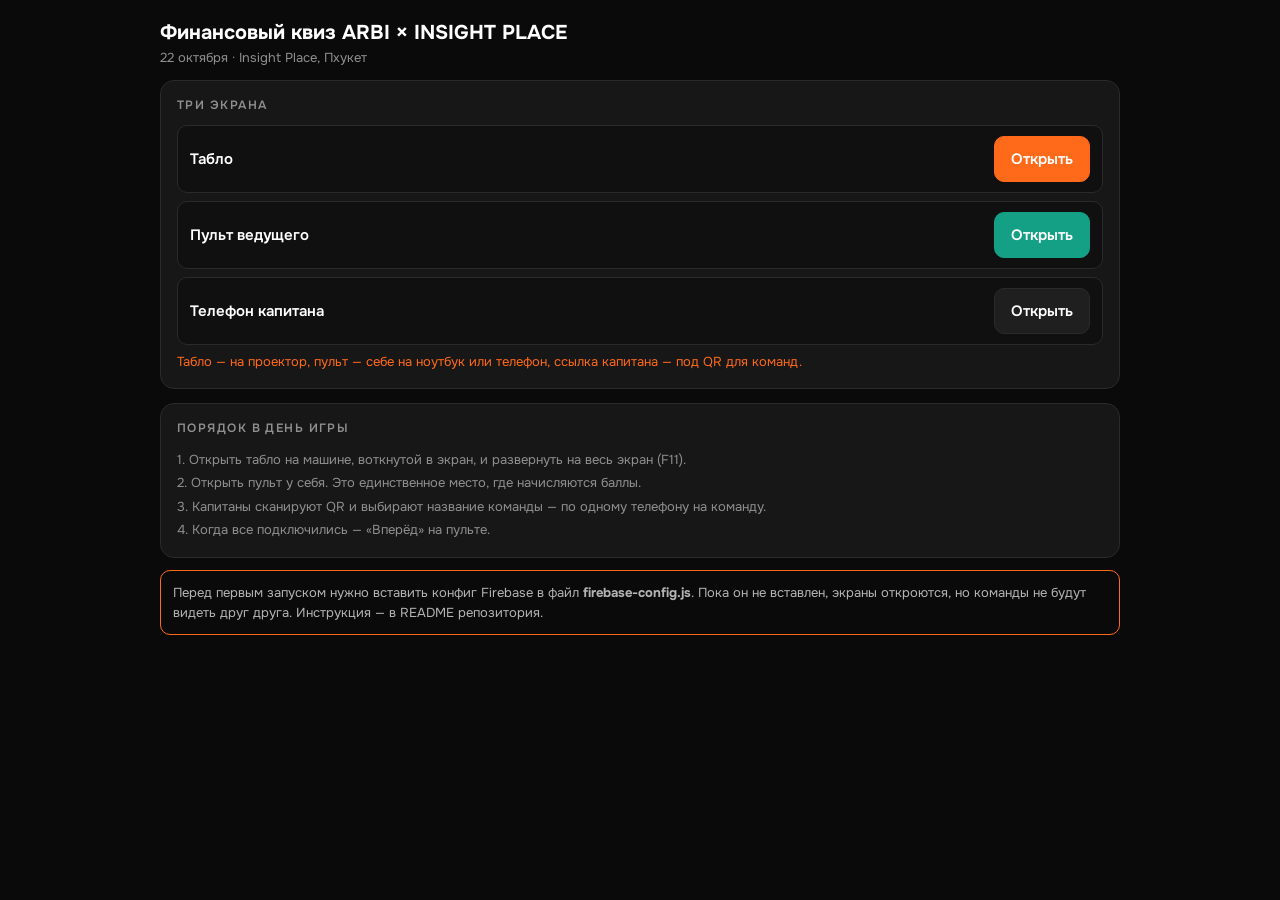
==== index.html @ d76fdf0c "Add files via upload" ====
<!doctype html>
<html lang="ru">
<head>
<meta charset="utf-8">
<meta name="viewport" content="width=device-width, initial-scale=1">
<title>Финансовый квиз ARBI × INSIGHT PLACE</title>
<link rel="stylesheet" href="./styles.css">
</head>
<body>
<div class="pad">
  <h1>Финансовый квиз ARBI × INSIGHT PLACE</h1>
  <div class="muted">22 октября · Insight Place, Пхукет</div>

  <div class="panel">
    <h2>ТРИ ЭКРАНА</h2>
    <div class="tlist">
      <div class="trow">
        <div class="nm">Табло</div>
        <a class="btn primary" href="./board.html" style="text-decoration:none">Открыть</a>
      </div>
      <div class="trow">
        <div class="nm">Пульт ведущего</div>
        <a class="btn teal" href="./control.html" style="text-decoration:none">Открыть</a>
      </div>
      <div class="trow">
        <div class="nm">Телефон капитана</div>
        <a class="btn" href="./play.html" style="text-decoration:none">Открыть</a>
      </div>
    </div>
    <div class="hint">
      Табло — на проектор, пульт — себе на ноутбук или телефон, ссылка капитана — под QR для команд.
    </div>
  </div>

  <div class="panel">
    <h2>ПОРЯДОК В ДЕНЬ ИГРЫ</h2>
    <div class="muted" style="line-height:1.8">
      1. Открыть табло на машине, воткнутой в экран, и развернуть на весь экран (F11).<br>
      2. Открыть пульт у себя. Это единственное место, где начисляются баллы.<br>
      3. Капитаны сканируют QR и выбирают название команды — по одному телефону на команду.<br>
      4. Когда все подключились — «Вперёд» на пульте.
    </div>
  </div>

  <div class="warnbox">
    Перед первым запуском нужно вставить конфиг Firebase в файл <b>firebase-config.js</b>.
    Пока он не вставлен, экраны откроются, но команды не будут видеть друг друга.
    Инструкция — в README репозитория.
  </div>
</div>
</body>
</html>
---- styles.css ----
@import url('https://fonts.googleapis.com/css2?family=Onest:wght@400;500;600;700&family=Playfair+Display:wght@700;900&display=swap');

:root {
  --bg: #0A0A0A;
  --card: #171717;
  --card-dim: #121212;
  --line: #2A2A2A;
  --line-soft: #1F1F1F;
  --orange: #FF6A1A;
  --orange-soft: #FF8443;
  --teal: #13A085;
  --teal-bg: #101F1B;
  --text: #FFFFFF;
  --text-2: #B4B4B4;
  --dim: #8F8F8F;
  --dim-2: #6A6A6A;
  --danger: #E8412F;
}

* { box-sizing: border-box; }

body {
  margin: 0;
  background: var(--bg);
  color: var(--text);
  font-family: 'Onest', system-ui, -apple-system, sans-serif;
  -webkit-font-smoothing: antialiased;
}

.serif { font-family: 'Playfair Display', Georgia, serif; font-weight: 900; }

button { font-family: inherit; cursor: pointer; }
button:disabled { cursor: not-allowed; opacity: .4; }

/* ============================ ТАБЛО ============================ */

body.board { overflow: hidden; }

.board-root {
  font-size: min(1.25vw, 2.222vh);
  width: 100vw;
  height: 100vh;
  padding: 2.125rem 3rem 1.625rem;
  display: flex;
  flex-direction: column;
  gap: 1.25rem;
}

.bhead { display: flex; align-items: center; gap: .875rem; flex-shrink: 0; }
.blogo {
  width: 2.125rem; height: 2.125rem; border-radius: 50%; background: var(--teal);
  display: flex; align-items: center; justify-content: center;
  font-size: 1.0625rem; font-weight: 700;
}
.bbrand { font-size: 1.3125rem; font-weight: 700; letter-spacing: .02em; }
.bx { font-size: .9375rem; color: #5A5A5A; }
.bins { font-size: 1.25rem; font-weight: 700; line-height: 1; }
.bsub { font-size: .5625rem; color: #7A7A7A; letter-spacing: .14em; }
.bctx { font-size: .75rem; color: var(--dim); letter-spacing: .14em; }
.grow { flex-grow: 1; }

.bbar { height: .3125rem; border-radius: 999px; background: #1C1C1C; overflow: hidden; flex-shrink: 0; }
.bbar > i { display: block; height: 100%; border-radius: 999px; background: var(--orange); transition: width .25s linear; }
.bbar.warn > i { background: var(--danger); }

.bfoot {
  border-top: 1px solid var(--line-soft); padding-top: .875rem;
  display: flex; align-items: center; gap: 3.625rem; flex-shrink: 0;
}
.bfoot span { font-size: .6875rem; color: var(--dim-2); }
.bfoot .mid { font-size: .625rem; color: #4A4A4A; letter-spacing: .12em; }
.bfoot .right { font-size: .625rem; color: var(--dim-2); letter-spacing: .12em; }

.bbody { flex-grow: 1; display: flex; flex-direction: column; min-height: 0; }

.chip {
  padding: .625rem 1.25rem; border-radius: 999px; background: var(--card);
  border: 1px solid var(--line); font-size: .75rem; font-weight: 600; letter-spacing: .1em;
}
.chip.out { background: none; border: 1.5px solid var(--orange); color: var(--orange); padding: .6875rem 1.5rem; font-size: .8125rem; font-weight: 700; }

.qhead { display: flex; align-items: center; gap: 1.25rem; flex-shrink: 0; }
.pts { display: flex; align-items: baseline; gap: .375rem; }
.pts b { font-size: 1.1875rem; font-weight: 700; color: var(--orange); }
.pts span { font-size: .75rem; font-weight: 600; letter-spacing: .1em; color: #9A9A9A; }
.clock {
  min-width: 8rem; text-align: right; font-size: 3.375rem; font-weight: 700;
  line-height: 1; letter-spacing: -.02em; font-variant-numeric: tabular-nums;
}
.clock.warn { color: var(--danger); }

.qtext {
  margin: 0; font-size: 2.875rem; font-weight: 700; line-height: 1.22;
  letter-spacing: -.01em; flex-shrink: 0;
}
.qtext.small { font-size: 2.25rem; }

.opts { display: grid; grid-template-columns: repeat(2, minmax(0, 1fr)); gap: 1rem; flex-grow: 1; align-content: center; }
.opt {
  background: var(--card); border: 1px solid #262626; border-radius: 1rem;
  padding: 1.375rem 1.5rem; display: flex; align-items: center; gap: 1.125rem;
  transition: border-color .2s, background .2s;
}
.opt .letter {
  width: 2.625rem; height: 2.625rem; flex-shrink: 0; border-radius: 50%;
  background: #242424; display: flex; align-items: center; justify-content: center;
  font-size: 1.125rem; font-weight: 700; color: var(--orange);
}
.opt .body { font-size: 1.1875rem; line-height: 1.35; color: #EDEDED; }
.opt.right { border-color: var(--teal); background: var(--teal-bg); }
.opt.right .letter { background: var(--teal); color: #fff; }
.opt.faded { opacity: .35; }

.status { display: flex; align-items: center; gap: .625rem; flex-shrink: 0; flex-wrap: wrap; }
.status .lbl { font-size: .6875rem; font-weight: 600; letter-spacing: .14em; color: var(--dim-2); margin-right: .375rem; }
.tchip {
  display: flex; align-items: center; gap: .5rem; padding: .5rem .9375rem;
  border-radius: 999px; background: var(--card-dim); border: 1px dashed #2E2E2E;
}
.tchip i { width: .4375rem; height: .4375rem; border-radius: 50%; background: #2E2E2E; }
.tchip span { font-size: .875rem; font-weight: 500; color: #5A5A5A; }
.tchip.on { background: var(--teal-bg); border: 1px solid var(--teal); }
.tchip.on i { background: var(--teal); }
.tchip.on span { color: var(--text); font-weight: 600; }
.counter { font-size: .8125rem; font-weight: 600; letter-spacing: .06em; color: var(--teal); }

/* заставка раунда */
.rtitle { margin: 0; font-size: 5.25rem; line-height: 1; letter-spacing: -.01em; }
.rintro { margin: 0; font-size: 1.375rem; line-height: 1.45; color: var(--text-2); max-width: 54rem; }
.rstats { display: grid; grid-template-columns: repeat(4, minmax(0, 1fr)); gap: 1rem; }
.rstat { background: var(--card); border: 1px solid var(--line); border-radius: 1rem; padding: 1.5rem; }
.rstat b { display: block; font-size: 3rem; font-weight: 700; line-height: 1; }
.rstat span { display: block; margin-top: .75rem; font-size: .75rem; letter-spacing: .1em; color: var(--dim); }
.rnote { background: var(--orange); border-radius: 1rem; padding: 1.5rem; }
.rnote b { display: block; font-size: .8125rem; font-weight: 700; letter-spacing: .1em; margin-bottom: .5rem; }
.rnote span { font-size: .9375rem; line-height: 1.4; }

/* экран ответа */
.answer {
  border: 1.5px solid var(--teal); background: var(--teal-bg); border-radius: 1rem;
  padding: 1.5rem 1.75rem; display: flex; align-items: center; gap: 1.125rem; flex-shrink: 0;
}
.answer .letter {
  width: 3rem; height: 3rem; flex-shrink: 0; border-radius: 50%; background: var(--teal);
  display: flex; align-items: center; justify-content: center; font-size: 1.25rem; font-weight: 700;
}
.answer .body { font-size: 1.5rem; font-weight: 700; line-height: 1.3; }
.explain-lbl { font-size: .75rem; font-weight: 600; letter-spacing: .14em; color: var(--dim); }
.explain { margin: 0; font-size: 1.1875rem; line-height: 1.5; color: #D8D8D8; }
.source { font-size: .8125rem; font-style: italic; color: #5A5A5A; }

/* табло счёта */
.scores { display: flex; flex-direction: column; gap: .75rem; flex-grow: 1; justify-content: center; }
.srow {
  display: flex; align-items: center; gap: 1.25rem; background: var(--card);
  border: 1px solid var(--line); border-radius: 1rem; padding: 1.125rem 1.5rem;
}
.srow .pos { font-size: 1.5rem; font-weight: 700; color: var(--dim-2); min-width: 2.5rem; }
.srow .nm { font-size: 1.75rem; font-weight: 600; flex-grow: 1; }
.srow .dl { font-size: 1.25rem; font-weight: 600; }
.srow .dl.up { color: var(--teal); }
.srow .dl.down { color: var(--danger); }
.srow .sc { font-size: 2.25rem; font-weight: 700; min-width: 5rem; text-align: right; font-variant-numeric: tabular-nums; }
.srow.lead { border-color: var(--orange); }
.srow.lead .pos { color: var(--orange); }

/* лобби */
.lobby { display: flex; gap: 3.5rem; flex-grow: 1; align-items: center; }
.lobby-left { width: 41rem; display: flex; flex-direction: column; gap: 1.375rem; }
.lobby-title { margin: 0; font-size: 5.25rem; line-height: .96; letter-spacing: -.01em; }
.lobby-sub { margin: 0; font-size: 1.1875rem; line-height: 1.45; color: var(--text-2); max-width: 37.5rem; }
.lobby-right { flex-grow: 1; display: flex; flex-direction: column; gap: 1.125rem; }
.qr-card {
  background: var(--card); border: 1px solid var(--line); border-radius: 1.25rem;
  padding: 1.5rem; display: flex; flex-direction: column; align-items: center; gap: .875rem;
}
.qr-card canvas, .qr-card img { background: #fff; border-radius: .75rem; padding: .75rem; width: 11rem; height: 11rem; }
.qr-url { font-size: .875rem; font-weight: 600; letter-spacing: .02em; word-break: break-all; text-align: center; }
.join-card { background: var(--card); border: 1px solid var(--line); border-radius: 1.25rem; padding: 1.25rem 1.375rem; display: flex; flex-direction: column; gap: .75rem; }
.join-head { display: flex; align-items: baseline; gap: .5rem; }
.join-head .lbl { font-size: .6875rem; font-weight: 600; letter-spacing: .16em; color: var(--dim); }
.join-head b { font-size: 1.25rem; font-weight: 700; color: var(--teal); }
.join-head span { font-size: .75rem; color: var(--dim-2); }
.join-list { display: flex; flex-direction: column; gap: .4375rem; }
.join-row { display: flex; align-items: center; gap: .625rem; padding: .5625rem .8125rem; background: #101010; border: 1px solid var(--teal); border-radius: .625rem; }
.join-row i { width: .4375rem; height: .4375rem; border-radius: 50%; background: var(--teal); }
.join-row span { font-size: .9375rem; font-weight: 600; }
.join-row.empty { border: 1px dashed #2E2E2E; }
.join-row.empty i { background: #2E2E2E; }
.join-row.empty span { color: #5A5A5A; font-weight: 500; }

/* блок партнёра, реплика, финал */
.quote { display: flex; flex-direction: column; justify-content: center; flex-grow: 1; gap: 2rem; padding-left: 6rem; }
.quote-mark { font-size: 5rem; color: var(--orange); line-height: .6; font-family: 'Playfair Display', serif; }
.quote-text { margin: 0; font-size: 2.75rem; font-weight: 700; line-height: 1.4; max-width: 62rem; }
.pgrid { display: grid; grid-template-columns: repeat(2, minmax(0, 1fr)); gap: 1.125rem; flex-grow: 1; align-content: center; }
.pcard { background: var(--card); border: 1px solid var(--line); border-radius: 1rem; padding: 1.5rem; display: flex; gap: 1rem; }
.pcard .n { width: 2.25rem; height: 2.25rem; flex-shrink: 0; border-radius: 50%; background: var(--teal); display: flex; align-items: center; justify-content: center; font-weight: 700; font-size: 1rem; }
.pcard b { display: block; font-size: 1.25rem; margin-bottom: .5rem; }
.pcard span { font-size: 1rem; line-height: 1.45; color: var(--text-2); }
.next-box { border: 1.5px solid var(--orange); border-radius: 1rem; padding: 1.75rem; }
.next-box .lbl { font-size: .8125rem; font-weight: 700; letter-spacing: .1em; color: var(--orange); margin-bottom: .75rem; }
.next-box p { margin: 0; font-size: 1.5rem; font-weight: 700; line-height: 1.4; }

.winner { text-align: center; display: flex; flex-direction: column; align-items: center; gap: 1rem; }
.winner .lbl { font-size: .875rem; letter-spacing: .2em; color: var(--orange); font-weight: 700; }
.winner .nm { font-size: 5rem; line-height: 1; }
.winner .sc { font-size: 1.5rem; color: var(--teal); font-weight: 700; }

.waiting { display: flex; flex-direction: column; align-items: center; justify-content: center; flex-grow: 1; gap: 1rem; }
.waiting b { font-size: 3rem; }
.waiting span { font-size: 1.25rem; color: var(--dim); }

.bet-grid { display: flex; gap: 1rem; flex-wrap: wrap; justify-content: center; }
.bet-team { background: var(--card); border: 1px solid var(--line); border-radius: 1rem; padding: 1.25rem 1.75rem; min-width: 12rem; text-align: center; }
.bet-team .nm { font-size: 1.25rem; font-weight: 600; margin-bottom: .5rem; }
.bet-team .st { font-size: 1rem; color: var(--dim-2); }
.bet-team.done { border-color: var(--teal); }
.bet-team.done .st { color: var(--teal); font-weight: 700; }

.offline {
  position: fixed; top: 0; left: 0; right: 0; background: var(--danger); color: #fff;
  font-size: 14px; font-weight: 600; text-align: center; padding: 6px; z-index: 99;
}

/* ======================= ПУЛЬТ И ТЕЛЕФОН ======================= */

.pad { max-width: 62rem; margin: 0 auto; padding: 20px 16px 64px; }
.pad h1 { font-size: 20px; margin: 0 0 4px; }
.pad .muted { color: var(--dim); font-size: 13px; }

.panel { background: var(--card); border: 1px solid var(--line); border-radius: 14px; padding: 16px; margin-top: 14px; }
.panel h2 { font-size: 12px; letter-spacing: .12em; color: var(--dim); margin: 0 0 12px; font-weight: 600; }

.btn {
  border: 1px solid var(--line); background: #1F1F1F; color: var(--text);
  border-radius: 10px; padding: 12px 16px; font-size: 15px; font-weight: 600;
}
.btn:hover:not(:disabled) { border-color: #3A3A3A; }
.btn.primary { background: var(--orange); border-color: var(--orange); color: #fff; }
.btn.teal { background: var(--teal); border-color: var(--teal); color: #fff; }
.btn.ghost { background: transparent; }
.btn.danger { background: transparent; border-color: var(--danger); color: var(--danger); }
.btn.wide { width: 100%; }
.btn.big { padding: 18px; font-size: 17px; }

.row { display: flex; gap: 8px; flex-wrap: wrap; align-items: center; }
.row.tight { gap: 6px; }

.stepbox { display: flex; align-items: center; gap: 12px; }
.stepnow { flex-grow: 1; }
.stepnow b { display: block; font-size: 17px; }
.stepnow span { font-size: 12px; color: var(--dim); }

.tlist { display: flex; flex-direction: column; gap: 8px; }
.trow { display: flex; align-items: center; gap: 10px; background: #101010; border: 1px solid var(--line); border-radius: 10px; padding: 10px 12px; }
.trow .nm { font-weight: 600; flex-grow: 1; font-size: 15px; }
.trow .ans { font-size: 13px; color: var(--dim); min-width: 84px; }
.trow .sc { font-weight: 700; font-size: 16px; min-width: 40px; text-align: right; }
.trow .dl { font-size: 13px; font-weight: 600; min-width: 44px; text-align: right; }
.trow .dl.up { color: var(--teal); }
.trow .dl.down { color: var(--danger); }

.toggle { border: 1px solid var(--line); background: #1A1A1A; color: var(--dim); border-radius: 8px; padding: 7px 12px; font-size: 13px; font-weight: 600; }
.toggle.yes { background: var(--teal); border-color: var(--teal); color: #fff; }
.toggle.no { background: transparent; border-color: var(--danger); color: var(--danger); }

.hint { font-size: 13px; color: var(--orange); line-height: 1.45; margin-top: 8px; }
.warnbox { border: 1px solid var(--orange); border-radius: 10px; padding: 12px; font-size: 13px; line-height: 1.5; color: var(--text-2); margin-top: 12px; }

input[type=number], input[type=text] {
  background: #101010; border: 1px solid var(--line); color: var(--text);
  border-radius: 10px; padding: 12px; font-size: 16px; font-family: inherit; width: 100%;
}

/* телефон капитана */
.play { min-height: 100vh; display: flex; flex-direction: column; padding: 16px; gap: 14px; max-width: 32rem; margin: 0 auto; }
.play-head { display: flex; align-items: center; gap: 10px; }
.play-head .nm { font-size: 18px; font-weight: 700; flex-grow: 1; }
.play-head .sc { font-size: 15px; font-weight: 700; color: var(--teal); }
.play-body { flex-grow: 1; display: flex; flex-direction: column; justify-content: center; gap: 12px; }
.play-ctx { text-align: center; color: var(--dim); font-size: 14px; letter-spacing: .1em; }
.play-clock { text-align: center; font-size: 46px; font-weight: 700; font-variant-numeric: tabular-nums; }
.play-clock.warn { color: var(--danger); }

.abtn {
  display: flex; align-items: center; gap: 14px; width: 100%;
  background: var(--card); border: 2px solid var(--line); color: var(--text);
  border-radius: 14px; padding: 18px; font-size: 17px; font-weight: 600; text-align: left;
}
.abtn .l {
  width: 40px; height: 40px; flex-shrink: 0; border-radius: 50%; background: #242424;
  display: flex; align-items: center; justify-content: center; font-size: 18px; font-weight: 700; color: var(--orange);
}
.abtn.picked { border-color: var(--teal); background: var(--teal-bg); }
.abtn.picked .l { background: var(--teal); color: #fff; }

.betpick { display: flex; gap: 10px; justify-content: center; }
.betpick button {
  width: 68px; height: 68px; border-radius: 16px; background: var(--card);
  border: 2px solid var(--line); color: var(--text); font-size: 26px; font-weight: 700;
}
.betpick button.picked { border-color: var(--orange); background: var(--orange); }

.big-msg { text-align: center; font-size: 22px; font-weight: 700; line-height: 1.35; }
.ok-msg { text-align: center; color: var(--teal); font-weight: 700; font-size: 16px; }

.namegrid { display: grid; grid-template-columns: repeat(2, 1fr); gap: 10px; }
.namegrid button { padding: 18px 12px; border-radius: 12px; background: var(--card); border: 2px solid var(--line); color: var(--text); font-size: 16px; font-weight: 700; }
.namegrid button:disabled { color: #4A4A4A; }

.letterbtn {
  aspect-ratio: 1 / 1; font-size: 40px !important; color: var(--orange) !important;
  display: flex; align-items: center; justify-content: center;
}
.letterbtn.picked { border-color: var(--teal) !important; background: var(--teal-bg) !important; color: #fff !important; }
.letterbtn:disabled { opacity: .35; }

@media (max-width: 560px) {
  .rstats { grid-template-columns: repeat(2, 1fr); }
}
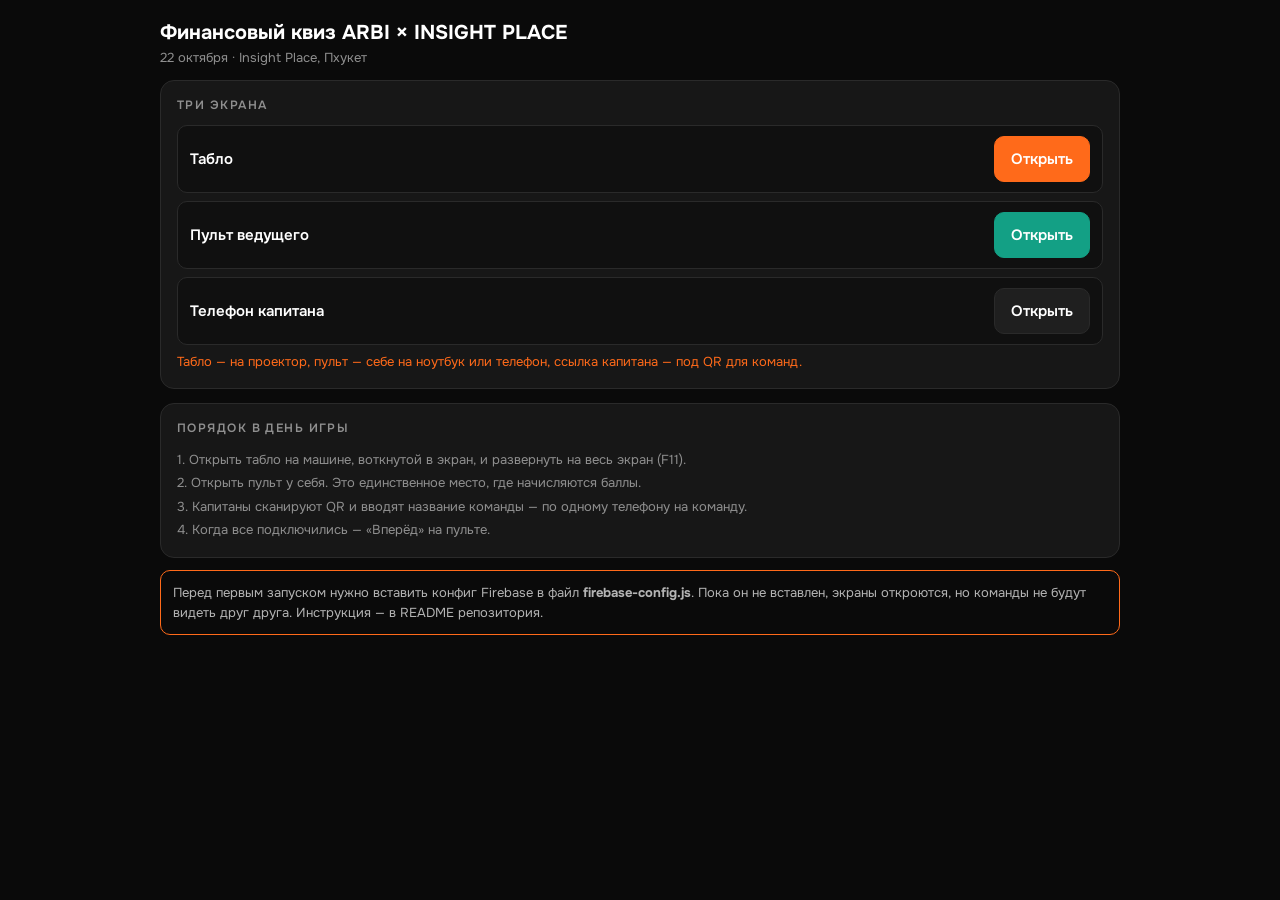
==== commit 10499021: "Let captains name their team; allow removing a single team - play: captains type their own team name" ====
--- a/index.html
+++ b/index.html
@@ -37,7 +37,7 @@
     <div class="muted" style="line-height:1.8">
       1. Открыть табло на машине, воткнутой в экран, и развернуть на весь экран (F11).<br>
       2. Открыть пульт у себя. Это единственное место, где начисляются баллы.<br>
-      3. Капитаны сканируют QR и выбирают название команды — по одному телефону на команду.<br>
+      3. Капитаны сканируют QR и вводят название команды — по одному телефону на команду.<br>
       4. Когда все подключились — «Вперёд» на пульте.
     </div>
   </div>
